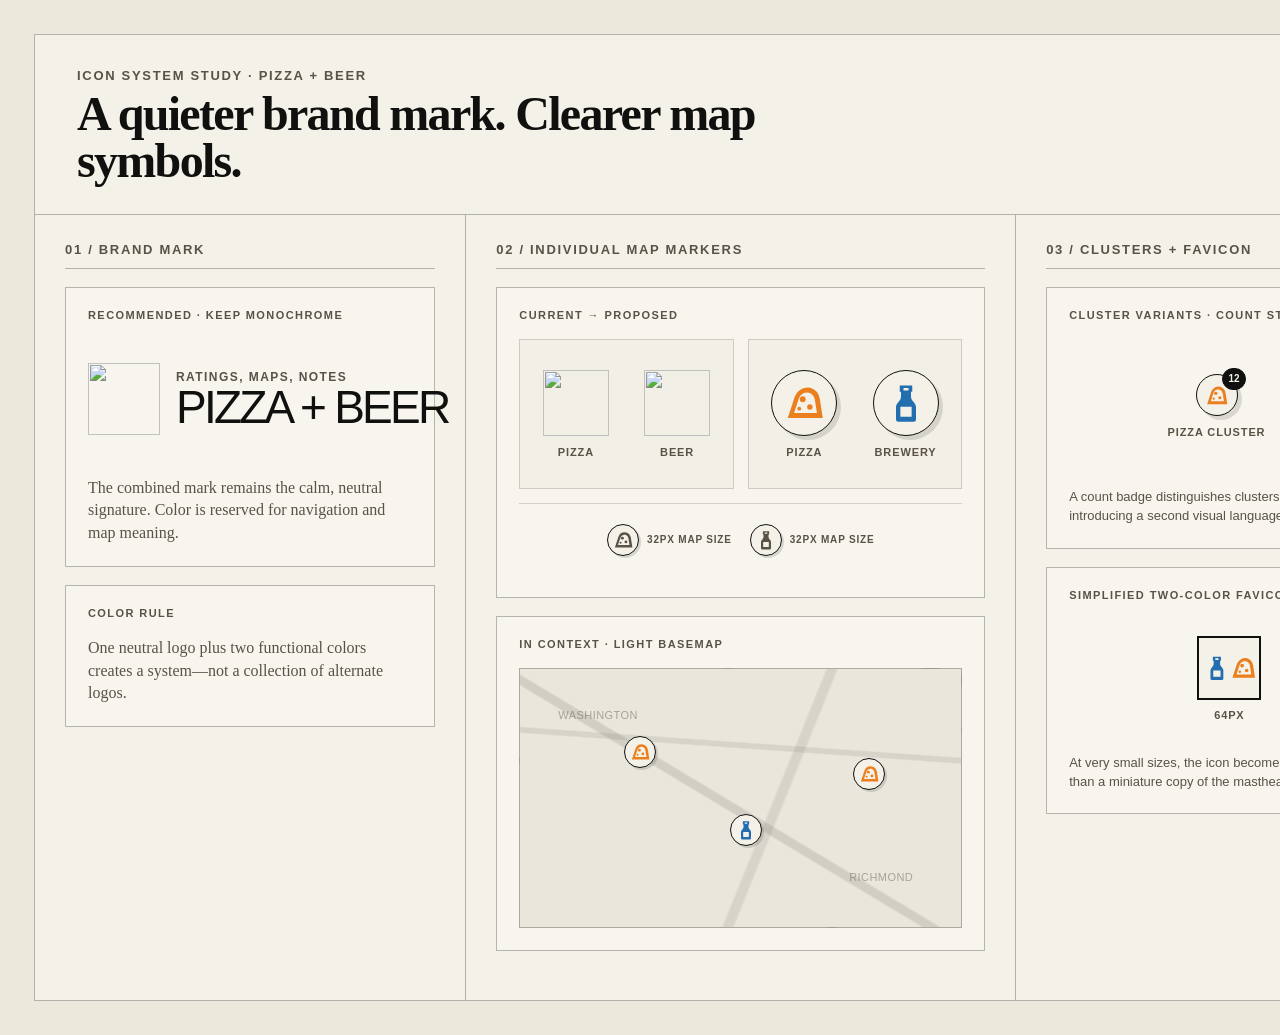
==== design/icon-system-mockup.html @ 95f1c4d3 "updates" ====
<!doctype html>
<html lang="en">
  <head>
    <meta charset="utf-8" />
    <meta name="viewport" content="width=device-width, initial-scale=1" />
    <title>Pizza + Beer icon system mockup</title>
    <style>
      :root {
        --paper: #ece8dc;
        --paper-2: #f4f1e8;
        --ink: #10100f;
        --muted: #595246;
        --line: rgba(14, 14, 12, 0.28);
        --orange: #ec7f1d;
        --blue: #226eaf;
        --logo: #3b4147;
      }

      * { box-sizing: border-box; }

      html,
      body {
        width: 1600px;
        min-height: 1000px;
        margin: 0;
      }

      body {
        padding: 34px;
        background: var(--paper);
        color: var(--ink);
        font-family: Arial, Helvetica, sans-serif;
      }

      .sheet {
        min-height: 932px;
        border: 1px solid var(--line);
        background: var(--paper-2);
      }

      .sheet-header {
        display: grid;
        grid-template-columns: 1fr auto;
        align-items: end;
        gap: 40px;
        padding: 34px 42px 30px;
        border-bottom: 1px solid var(--line);
      }

      .kicker,
      .section-label,
      .card-label,
      .meta {
        color: var(--muted);
        font-family: "Arial Narrow", Arial, sans-serif;
        font-size: 13px;
        font-weight: 700;
        letter-spacing: 0.13em;
        line-height: 1;
        text-transform: uppercase;
      }

      .sheet-header h1 {
        max-width: 850px;
        margin: 8px 0 0;
        font-family: Georgia, serif;
        font-size: 48px;
        font-weight: 600;
        line-height: 0.98;
        letter-spacing: -0.035em;
      }

      .palette {
        display: flex;
        gap: 18px;
        align-items: center;
        padding-bottom: 2px;
      }

      .swatch {
        display: flex;
        align-items: center;
        gap: 7px;
        color: var(--muted);
        font-family: "Arial Narrow", Arial, sans-serif;
        font-size: 11px;
        font-weight: 700;
        letter-spacing: 0.08em;
        text-transform: uppercase;
      }

      .swatch::before {
        width: 15px;
        height: 15px;
        border: 1px solid rgba(16, 16, 15, 0.22);
        background: var(--swatch);
        content: "";
      }

      .content {
        display: grid;
        grid-template-columns: 0.9fr 1.15fr 1.15fr;
        min-height: 785px;
      }

      .column {
        padding: 28px 30px 30px;
      }

      .column + .column {
        border-left: 1px solid var(--line);
      }

      .section-label {
        display: block;
        margin-bottom: 18px;
        padding-bottom: 12px;
        border-bottom: 1px solid var(--line);
      }

      .card {
        position: relative;
        padding: 22px;
        border: 1px solid var(--line);
        background: rgba(255, 255, 255, 0.25);
      }

      .card + .card {
        margin-top: 18px;
      }

      .card-label {
        margin-bottom: 18px;
        font-size: 11px;
      }

      .brand-lockup {
        display: grid;
        grid-template-columns: 72px minmax(0, 1fr);
        align-items: center;
        gap: 16px;
        min-height: 120px;
      }

      .brand-lockup img {
        width: 72px;
        height: 72px;
      }

      .brand-kicker {
        color: var(--muted);
        font-family: "Arial Narrow", Arial, sans-serif;
        font-size: 12px;
        font-weight: 700;
        letter-spacing: 0.12em;
        text-transform: uppercase;
      }

      .brand-title {
        margin-top: 3px;
        font-family: "Arial Narrow", Arial, sans-serif;
        font-size: 46px;
        line-height: 0.88;
        letter-spacing: -0.06em;
        text-transform: uppercase;
        white-space: nowrap;
      }

      .recommendation {
        margin: 18px 0 0;
        color: var(--muted);
        font-family: Georgia, serif;
        font-size: 16px;
        line-height: 1.4;
      }

      .comparison {
        display: grid;
        grid-template-columns: repeat(2, minmax(0, 1fr));
        gap: 14px;
      }

      .icon-pair {
        display: grid;
        grid-template-columns: repeat(2, 1fr);
        align-items: center;
        justify-items: center;
        gap: 14px;
        min-height: 150px;
        padding: 18px 12px;
        border: 1px solid rgba(14, 14, 12, 0.16);
        background: rgba(236, 232, 220, 0.48);
      }

      .current-icon {
        display: grid;
        justify-items: center;
        gap: 10px;
      }

      .current-icon img {
        width: 66px;
        height: 66px;
        object-fit: contain;
      }

      .icon-caption {
        color: var(--muted);
        font-family: "Arial Narrow", Arial, sans-serif;
        font-size: 11px;
        font-weight: 700;
        letter-spacing: 0.08em;
        text-align: center;
        text-transform: uppercase;
      }

      .marker-stack {
        display: grid;
        justify-items: center;
        gap: 10px;
      }

      .marker {
        position: relative;
        display: grid;
        width: 66px;
        height: 66px;
        place-items: center;
        border: 1.5px solid var(--ink);
        border-radius: 50%;
        background: var(--paper-2);
        box-shadow: 4px 4px 0 rgba(16, 16, 15, 0.13);
      }

      .marker.actual-size {
        width: 32px;
        height: 32px;
        border-width: 1px;
        box-shadow: 2px 2px 0 rgba(16, 16, 15, 0.14);
      }

      .glyph {
        display: block;
        width: 40px;
        height: 40px;
        color: currentColor;
      }

      .actual-size .glyph {
        width: 20px;
        height: 20px;
      }

      .pizza { color: var(--orange); }
      .beer { color: var(--blue); }

      .size-row {
        display: flex;
        align-items: center;
        justify-content: center;
        gap: 18px;
        min-height: 72px;
        margin-top: 14px;
        padding: 12px;
        border-top: 1px solid rgba(14, 14, 12, 0.16);
      }

      .size-item {
        display: flex;
        align-items: center;
        gap: 8px;
      }

      .size-item span {
        color: var(--muted);
        font-family: "Arial Narrow", Arial, sans-serif;
        font-size: 10px;
        font-weight: 700;
        letter-spacing: 0.08em;
        text-transform: uppercase;
      }

      .map-preview {
        position: relative;
        height: 260px;
        overflow: hidden;
        border: 1px solid var(--line);
        background:
          linear-gradient(31deg, transparent 46%, rgba(129, 125, 116, 0.23) 46.5%, rgba(129, 125, 116, 0.23) 48%, transparent 48.5%),
          linear-gradient(112deg, transparent 56%, rgba(129, 125, 116, 0.18) 56.5%, rgba(129, 125, 116, 0.18) 58%, transparent 58.5%),
          linear-gradient(4deg, transparent 67%, rgba(129, 125, 116, 0.18) 67.5%, rgba(129, 125, 116, 0.18) 69%, transparent 69.5%),
          #e9e6dc;
      }

      .map-preview::before,
      .map-preview::after {
        position: absolute;
        color: rgba(89, 82, 70, 0.45);
        font-family: Arial, sans-serif;
        font-size: 11px;
        letter-spacing: 0.04em;
      }

      .map-preview::before { content: "WASHINGTON"; top: 40px; left: 38px; }
      .map-preview::after { content: "RICHMOND"; right: 48px; bottom: 44px; }

      .map-marker {
        position: absolute;
      }

      .map-marker.one { top: 67px; left: 104px; }
      .map-marker.two { top: 145px; left: 210px; }
      .map-marker.three { top: 89px; right: 76px; }

      .cluster {
        width: 42px;
        height: 42px;
      }

      .cluster .glyph {
        width: 23px;
        height: 23px;
      }

      .cluster-count {
        position: absolute;
        top: -7px;
        right: -9px;
        display: grid;
        min-width: 22px;
        height: 22px;
        place-items: center;
        padding: 0 5px;
        border: 1px solid var(--ink);
        border-radius: 11px;
        background: var(--ink);
        color: var(--paper-2);
        font-family: "Arial Narrow", Arial, sans-serif;
        font-size: 10px;
        font-weight: 700;
        line-height: 1;
      }

      .cluster-row {
        display: flex;
        align-items: center;
        justify-content: center;
        gap: 52px;
        min-height: 134px;
      }

      .favicon-row {
        display: flex;
        align-items: center;
        justify-content: center;
        gap: 30px;
        min-height: 120px;
      }

      .favicon-sample {
        display: grid;
        justify-items: center;
        gap: 9px;
      }

      .favicon {
        position: relative;
        display: flex;
        align-items: center;
        justify-content: center;
        gap: 1px;
        width: var(--favicon-size);
        height: var(--favicon-size);
        overflow: hidden;
        border: max(1px, calc(var(--favicon-size) / 32)) solid var(--ink);
        background: var(--paper-2);
      }

      .favicon .glyph {
        width: 43%;
        height: 70%;
      }

      .favicon .beer-glyph { margin-left: -2%; }
      .favicon .pizza-glyph { margin-right: -4%; }

      .note {
        margin: 15px 0 0;
        color: var(--muted);
        font-size: 13px;
        line-height: 1.45;
      }

      .svg-defs {
        position: absolute;
        width: 0;
        height: 0;
        overflow: hidden;
      }
    </style>
  </head>
  <body>
    <svg class="svg-defs" aria-hidden="true">
      <symbol id="beer-glyph" viewBox="0 0 32 32">
        <path fill="currentColor" fill-rule="evenodd" d="M11 2h10v5h-1v3.7c0 1.3.45 2.55 1.28 3.54l1.42 1.7A5.35 5.35 0 0 1 24 19.36V29a2 2 0 0 1-2 2H10a2 2 0 0 1-2-2v-9.64c0-1.25.45-2.46 1.3-3.42l1.42-1.7A5.5 5.5 0 0 0 12 10.7V7h-1V2Zm3 2v2h4V4h-4Zm-2.5 15v8h9v-8h-9Z" />
      </symbol>
      <symbol id="pizza-glyph" viewBox="0 0 32 32">
        <path fill="currentColor" fill-rule="evenodd" d="M3 28 8.65 10.7A11.15 11.15 0 0 1 21.1 3.8a11.2 11.2 0 0 1 7.6 9.1L31 28H3Zm5.05-4h18.3l-1.62-10.47a7.15 7.15 0 0 0-4.84-5.8 7.12 7.12 0 0 0-7.95 4.4L8.05 24Z" />
        <circle cx="15" cy="13" r="2.35" fill="currentColor" />
        <circle cx="20.7" cy="19.1" r="2.2" fill="currentColor" />
        <circle cx="12.2" cy="20.5" r="1.55" fill="currentColor" />
      </symbol>
    </svg>

    <main class="sheet">
      <header class="sheet-header">
        <div>
          <div class="kicker">Icon system study · Pizza + Beer</div>
          <h1>A quieter brand mark. Clearer map symbols.</h1>
        </div>
        <div class="palette" aria-label="Proposed palette">
          <span class="swatch" style="--swatch: var(--logo)">Brand</span>
          <span class="swatch" style="--swatch: var(--orange)">Pizza</span>
          <span class="swatch" style="--swatch: var(--blue)">Beer</span>
        </div>
      </header>

      <div class="content">
        <section class="column">
          <span class="section-label">01 / Brand mark</span>
          <div class="card">
            <div class="card-label">Recommended · keep monochrome</div>
            <div class="brand-lockup">
              <img src="../images/icon3.svg" alt="" />
              <div>
                <div class="brand-kicker">Ratings, maps, notes</div>
                <div class="brand-title">Pizza + Beer</div>
              </div>
            </div>
            <p class="recommendation">The combined mark remains the calm, neutral signature. Color is reserved for navigation and map meaning.</p>
          </div>

          <div class="card">
            <div class="card-label">Color rule</div>
            <p class="recommendation">One neutral logo plus two functional colors creates a system—not a collection of alternate logos.</p>
          </div>
        </section>

        <section class="column">
          <span class="section-label">02 / Individual map markers</span>
          <div class="card">
            <div class="card-label">Current → proposed</div>
            <div class="comparison">
              <div class="icon-pair">
                <div class="current-icon">
                  <img src="../images/icon_pizza.png" alt="" />
                  <span class="icon-caption">Pizza</span>
                </div>
                <div class="current-icon">
                  <img src="../images/icon_beer.png" alt="" />
                  <span class="icon-caption">Beer</span>
                </div>
              </div>
              <div class="icon-pair">
                <div class="marker-stack">
                  <span class="marker pizza"><svg class="glyph pizza-glyph"><use href="#pizza-glyph" /></svg></span>
                  <span class="icon-caption">Pizza</span>
                </div>
                <div class="marker-stack">
                  <span class="marker beer"><svg class="glyph beer-glyph"><use href="#beer-glyph" /></svg></span>
                  <span class="icon-caption">Brewery</span>
                </div>
              </div>
            </div>
            <div class="size-row">
              <div class="size-item"><span class="marker actual-size pizza"><svg class="glyph pizza-glyph"><use href="#pizza-glyph" /></svg></span><span>32px map size</span></div>
              <div class="size-item"><span class="marker actual-size beer"><svg class="glyph beer-glyph"><use href="#beer-glyph" /></svg></span><span>32px map size</span></div>
            </div>
          </div>

          <div class="card">
            <div class="card-label">In context · light basemap</div>
            <div class="map-preview">
              <span class="map-marker one marker actual-size pizza"><svg class="glyph pizza-glyph"><use href="#pizza-glyph" /></svg></span>
              <span class="map-marker two marker actual-size beer"><svg class="glyph beer-glyph"><use href="#beer-glyph" /></svg></span>
              <span class="map-marker three marker actual-size pizza"><svg class="glyph pizza-glyph"><use href="#pizza-glyph" /></svg></span>
            </div>
          </div>
        </section>

        <section class="column">
          <span class="section-label">03 / Clusters + favicon</span>
          <div class="card">
            <div class="card-label">Cluster variants · count stays visible</div>
            <div class="cluster-row">
              <div class="marker-stack">
                <span class="marker cluster pizza">
                  <svg class="glyph pizza-glyph"><use href="#pizza-glyph" /></svg>
                  <span class="cluster-count">12</span>
                </span>
                <span class="icon-caption">Pizza cluster</span>
              </div>
              <div class="marker-stack">
                <span class="marker cluster beer">
                  <svg class="glyph beer-glyph"><use href="#beer-glyph" /></svg>
                  <span class="cluster-count">48</span>
                </span>
                <span class="icon-caption">Beer cluster</span>
              </div>
            </div>
            <p class="note">A count badge distinguishes clusters from single locations without introducing a second visual language.</p>
          </div>

          <div class="card">
            <div class="card-label">Simplified two-color favicon</div>
            <div class="favicon-row">
              <div class="favicon-sample">
                <span class="favicon" style="--favicon-size: 64px">
                  <svg class="glyph beer beer-glyph"><use href="#beer-glyph" /></svg>
                  <svg class="glyph pizza pizza-glyph"><use href="#pizza-glyph" /></svg>
                </span>
                <span class="icon-caption">64px</span>
              </div>
              <div class="favicon-sample">
                <span class="favicon" style="--favicon-size: 32px">
                  <svg class="glyph beer beer-glyph"><use href="#beer-glyph" /></svg>
                  <svg class="glyph pizza pizza-glyph"><use href="#pizza-glyph" /></svg>
                </span>
                <span class="icon-caption">32px</span>
              </div>
              <div class="favicon-sample">
                <span class="favicon" style="--favicon-size: 16px">
                  <svg class="glyph beer beer-glyph"><use href="#beer-glyph" /></svg>
                  <svg class="glyph pizza pizza-glyph"><use href="#pizza-glyph" /></svg>
                </span>
                <span class="icon-caption">16px</span>
              </div>
            </div>
            <p class="note">At very small sizes, the icon becomes an abbreviated color signature rather than a miniature copy of the masthead art.</p>
          </div>
        </section>
      </div>
    </main>
  </body>
</html>
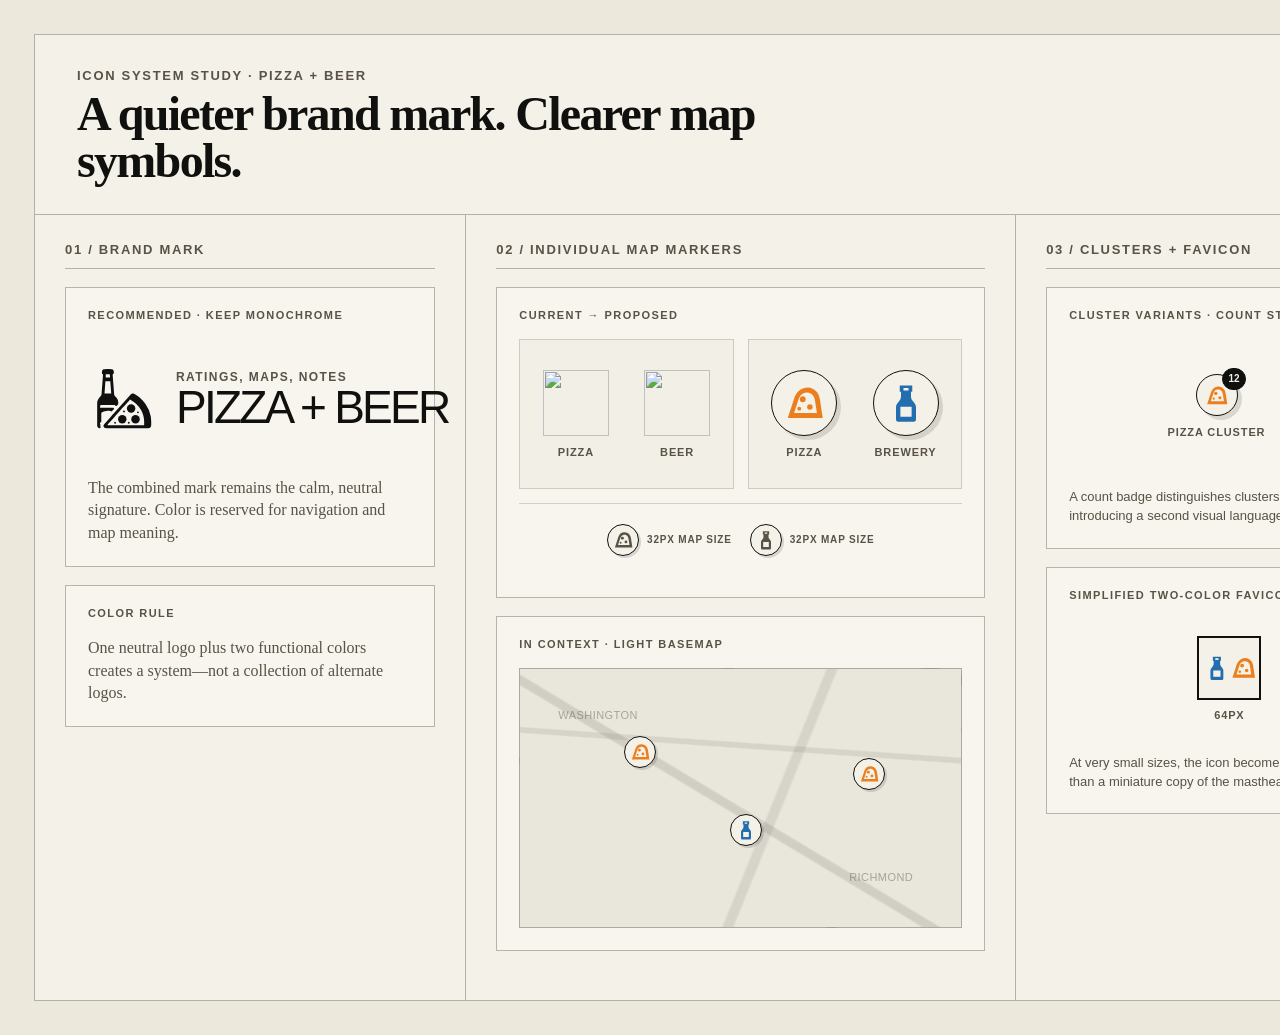
==== commit 41c78e4b: "icon" ====
--- a/design/icon-system-mockup.html
+++ b/design/icon-system-mockup.html
@@ -431,7 +431,7 @@
           <div class="card">
             <div class="card-label">Recommended · keep monochrome</div>
             <div class="brand-lockup">
-              <img src="../images/icon3.svg" alt="" />
+              <img src="../images/icon3-black.svg" alt="" />
               <div>
                 <div class="brand-kicker">Ratings, maps, notes</div>
                 <div class="brand-title">Pizza + Beer</div>
